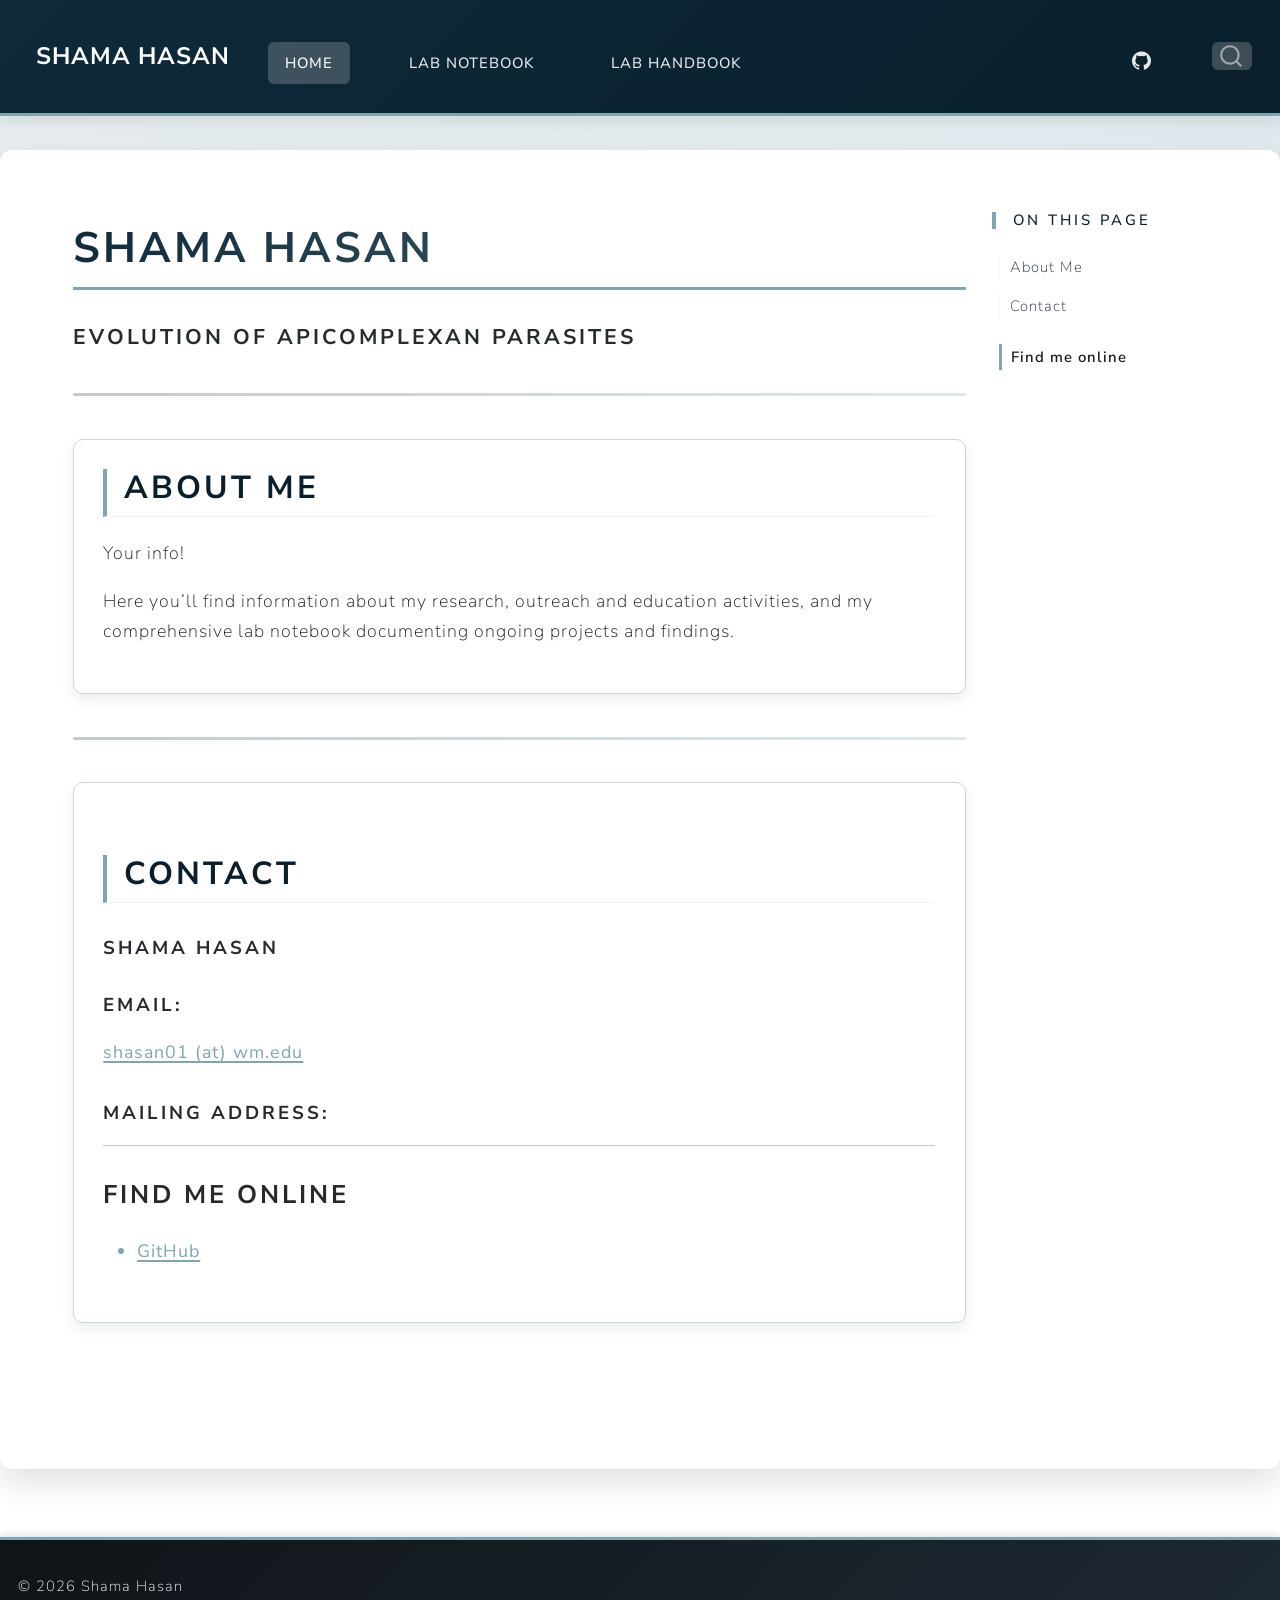
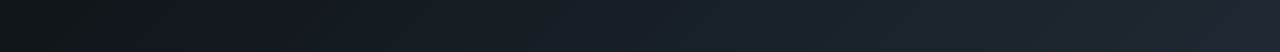
==== docs/index.html @ 565b600c "initial upload" ====
<!DOCTYPE html>
<html xmlns="http://www.w3.org/1999/xhtml" lang="en" xml:lang="en"><head>

<meta charset="utf-8">
<meta name="generator" content="quarto-1.8.27">

<meta name="viewport" content="width=device-width, initial-scale=1.0, user-scalable=yes">


<title>Shama Hasan</title>
<style>
code{white-space: pre-wrap;}
span.smallcaps{font-variant: small-caps;}
div.columns{display: flex; gap: min(4vw, 1.5em);}
div.column{flex: auto; overflow-x: auto;}
div.hanging-indent{margin-left: 1.5em; text-indent: -1.5em;}
ul.task-list{list-style: none;}
ul.task-list li input[type="checkbox"] {
  width: 0.8em;
  margin: 0 0.8em 0.2em -1em; /* quarto-specific, see https://github.com/quarto-dev/quarto-cli/issues/4556 */ 
  vertical-align: middle;
}
</style>


<script src="site_libs/quarto-nav/quarto-nav.js"></script>
<script src="site_libs/quarto-nav/headroom.min.js"></script>
<script src="site_libs/clipboard/clipboard.min.js"></script>
<script src="site_libs/quarto-search/autocomplete.umd.js"></script>
<script src="site_libs/quarto-search/fuse.min.js"></script>
<script src="site_libs/quarto-search/quarto-search.js"></script>
<meta name="quarto:offset" content="./">
<script src="site_libs/quarto-html/quarto.js" type="module"></script>
<script src="site_libs/quarto-html/tabsets/tabsets.js" type="module"></script>
<script src="site_libs/quarto-html/axe/axe-check.js" type="module"></script>
<script src="site_libs/quarto-html/popper.min.js"></script>
<script src="site_libs/quarto-html/tippy.umd.min.js"></script>
<script src="site_libs/quarto-html/anchor.min.js"></script>
<link href="site_libs/quarto-html/tippy.css" rel="stylesheet">
<link href="site_libs/quarto-html/quarto-syntax-highlighting-ed96de9b727972fe78a7b5d16c58bf87.css" rel="stylesheet" id="quarto-text-highlighting-styles">
<script src="site_libs/bootstrap/bootstrap.min.js"></script>
<link href="site_libs/bootstrap/bootstrap-icons.css" rel="stylesheet">
<link href="site_libs/bootstrap/bootstrap-26d00fcfd8247ad6f96df34d29162ba8.min.css" rel="stylesheet" append-hash="true" id="quarto-bootstrap" data-mode="light">
<script id="quarto-search-options" type="application/json">{
  "location": "navbar",
  "copy-button": false,
  "collapse-after": 3,
  "panel-placement": "end",
  "type": "overlay",
  "limit": 50,
  "keyboard-shortcut": [
    "f",
    "/",
    "s"
  ],
  "show-item-context": false,
  "language": {
    "search-no-results-text": "No results",
    "search-matching-documents-text": "matching documents",
    "search-copy-link-title": "Copy link to search",
    "search-hide-matches-text": "Hide additional matches",
    "search-more-match-text": "more match in this document",
    "search-more-matches-text": "more matches in this document",
    "search-clear-button-title": "Clear",
    "search-text-placeholder": "",
    "search-detached-cancel-button-title": "Cancel",
    "search-submit-button-title": "Submit",
    "search-label": "Search"
  }
}</script>


<link rel="stylesheet" href="styles.css">
</head>

<body class="nav-fixed quarto-light">

<div id="quarto-search-results"></div>
  <header id="quarto-header" class="headroom fixed-top">
    <nav class="navbar navbar-expand-lg " data-bs-theme="dark">
      <div class="navbar-container container-fluid">
      <div class="navbar-brand-container mx-auto">
    <a href="./index.html" class="navbar-brand navbar-brand-logo">
    <img src="./headshots/logo.png" alt="" class="navbar-logo light-content">
    <img src="./headshots/logo.png" alt="" class="navbar-logo dark-content">
    </a>
    <a class="navbar-brand" href="./index.html">
    <span class="navbar-title">Shama Hasan</span>
    </a>
  </div>
            <div id="quarto-search" class="" title="Search"></div>
          <button class="navbar-toggler" type="button" data-bs-toggle="collapse" data-bs-target="#navbarCollapse" aria-controls="navbarCollapse" role="menu" aria-expanded="false" aria-label="Toggle navigation" onclick="if (window.quartoToggleHeadroom) { window.quartoToggleHeadroom(); }">
  <span class="navbar-toggler-icon"></span>
</button>
          <div class="collapse navbar-collapse" id="navbarCollapse">
            <ul class="navbar-nav navbar-nav-scroll me-auto">
  <li class="nav-item">
    <a class="nav-link active" href="./index.html" aria-current="page"> 
<span class="menu-text">Home</span></a>
  </li>  
  <li class="nav-item">
    <a class="nav-link" href="./notebook.html"> 
<span class="menu-text">Lab Notebook</span></a>
  </li>  
  <li class="nav-item">
    <a class="nav-link" href="https://alcalalab.github.io/resources/"> 
<span class="menu-text">Lab Handbook</span></a>
  </li>  
</ul>
            <ul class="navbar-nav navbar-nav-scroll ms-auto">
  <li class="nav-item compact">
    <a class="nav-link" href="https://github.com/shamahasan"> <i class="bi bi-github" role="img">
</i> 
<span class="menu-text"></span></a>
  </li>  
</ul>
          </div> <!-- /navcollapse -->
            <div class="quarto-navbar-tools">
</div>
      </div> <!-- /container-fluid -->
    </nav>
</header>
<!-- content -->
<div id="quarto-content" class="quarto-container page-columns page-rows-contents page-layout-full page-navbar">
<!-- sidebar -->
<!-- margin-sidebar -->
    <div id="quarto-margin-sidebar" class="sidebar margin-sidebar">
        <nav id="TOC" role="doc-toc" class="toc-active">
    <h2 id="toc-title">On this page</h2>
   
  <ul>
  <li><a href="#about-me" id="toc-about-me" class="nav-link active" data-scroll-target="#about-me">About Me</a></li>
  <li><a href="#contact" id="toc-contact" class="nav-link" data-scroll-target="#contact">Contact</a>
  <ul class="collapse">
  <li><a href="#find-me-online" id="toc-find-me-online" class="nav-link" data-scroll-target="#find-me-online">Find me online</a></li>
  </ul></li>
  </ul>
</nav>
    </div>
<!-- main -->
<main class="content column-page-left" id="quarto-document-content">

<header id="title-block-header" class="quarto-title-block default">
<div class="quarto-title">
<h1 class="title">Shama Hasan</h1>
</div>



<div class="quarto-title-meta column-page-left">

    
  
    
  </div>
  


</header>


<div class="hero-grid">
<section id="evolution-of-apicomplexan-parasites" class="level4 hero-text">
<h4 class="anchored" data-anchor-id="evolution-of-apicomplexan-parasites">Evolution of Apicomplexan Parasites</h4>
</section>
<!-- 
::: {.hero-image}
![](headshots/){alt="" class="headshot"}
![](headshots/){alt="" class="fieldshot"}
:::
-->
</div>
<hr class="section-divider">
<section id="about-me" class="level2 content-card">
<h2 class="anchored" data-anchor-id="about-me">About Me</h2>
<p>Your info!</p>
<p>Here you’ll find information about my research, outreach and education activities, and my comprehensive lab notebook documenting ongoing projects and findings.</p>
</section>
<hr class="section-divider">
<section id="contact" class="level2 content-card">
<h2 class="anchored" data-anchor-id="contact">Contact</h2>
<section id="shama-hasan" class="level5">
<h5 class="anchored" data-anchor-id="shama-hasan">Shama Hasan</h5>
</section>
<section id="email" class="level5">
<h5 class="anchored" data-anchor-id="email">Email:</h5>
<p><a href="mailto:shasan01@wm.edu">shasan01 (at) wm.edu</a></p>
</section>
<section id="mailing-address" class="level5">
<h5 class="anchored" data-anchor-id="mailing-address">Mailing Address:</h5>
<hr>
</section>
<section id="find-me-online" class="level3">
<h3 class="anchored" data-anchor-id="find-me-online">Find me online</h3>
<ul>
<li><a href="https://github.com/shamahasan">GitHub</a><br>
</li>
</ul>
</section>
</section>



</main> <!-- /main -->
<script id="quarto-html-after-body" type="application/javascript">
  window.document.addEventListener("DOMContentLoaded", function (event) {
    const icon = "";
    const anchorJS = new window.AnchorJS();
    anchorJS.options = {
      placement: 'right',
      icon: icon
    };
    anchorJS.add('.anchored');
    const isCodeAnnotation = (el) => {
      for (const clz of el.classList) {
        if (clz.startsWith('code-annotation-')) {                     
          return true;
        }
      }
      return false;
    }
    const onCopySuccess = function(e) {
      // button target
      const button = e.trigger;
      // don't keep focus
      button.blur();
      // flash "checked"
      button.classList.add('code-copy-button-checked');
      var currentTitle = button.getAttribute("title");
      button.setAttribute("title", "Copied!");
      let tooltip;
      if (window.bootstrap) {
        button.setAttribute("data-bs-toggle", "tooltip");
        button.setAttribute("data-bs-placement", "left");
        button.setAttribute("data-bs-title", "Copied!");
        tooltip = new bootstrap.Tooltip(button, 
          { trigger: "manual", 
            customClass: "code-copy-button-tooltip",
            offset: [0, -8]});
        tooltip.show();    
      }
      setTimeout(function() {
        if (tooltip) {
          tooltip.hide();
          button.removeAttribute("data-bs-title");
          button.removeAttribute("data-bs-toggle");
          button.removeAttribute("data-bs-placement");
        }
        button.setAttribute("title", currentTitle);
        button.classList.remove('code-copy-button-checked');
      }, 1000);
      // clear code selection
      e.clearSelection();
    }
    const getTextToCopy = function(trigger) {
      const outerScaffold = trigger.parentElement.cloneNode(true);
      const codeEl = outerScaffold.querySelector('code');
      for (const childEl of codeEl.children) {
        if (isCodeAnnotation(childEl)) {
          childEl.remove();
        }
      }
      return codeEl.innerText;
    }
    const clipboard = new window.ClipboardJS('.code-copy-button:not([data-in-quarto-modal])', {
      text: getTextToCopy
    });
    clipboard.on('success', onCopySuccess);
    if (window.document.getElementById('quarto-embedded-source-code-modal')) {
      const clipboardModal = new window.ClipboardJS('.code-copy-button[data-in-quarto-modal]', {
        text: getTextToCopy,
        container: window.document.getElementById('quarto-embedded-source-code-modal')
      });
      clipboardModal.on('success', onCopySuccess);
    }
      var localhostRegex = new RegExp(/^(?:http|https):\/\/localhost\:?[0-9]*\//);
      var mailtoRegex = new RegExp(/^mailto:/);
        var filterRegex = new RegExp('/' + window.location.host + '/');
      var isInternal = (href) => {
          return filterRegex.test(href) || localhostRegex.test(href) || mailtoRegex.test(href);
      }
      // Inspect non-navigation links and adorn them if external
     var links = window.document.querySelectorAll('a[href]:not(.nav-link):not(.navbar-brand):not(.toc-action):not(.sidebar-link):not(.sidebar-item-toggle):not(.pagination-link):not(.no-external):not([aria-hidden]):not(.dropdown-item):not(.quarto-navigation-tool):not(.about-link)');
      for (var i=0; i<links.length; i++) {
        const link = links[i];
        if (!isInternal(link.href)) {
          // undo the damage that might have been done by quarto-nav.js in the case of
          // links that we want to consider external
          if (link.dataset.originalHref !== undefined) {
            link.href = link.dataset.originalHref;
          }
            // target, if specified
            link.setAttribute("target", "_blank");
            if (link.getAttribute("rel") === null) {
              link.setAttribute("rel", "noopener");
            }
        }
      }
    function tippyHover(el, contentFn, onTriggerFn, onUntriggerFn) {
      const config = {
        allowHTML: true,
        maxWidth: 500,
        delay: 100,
        arrow: false,
        appendTo: function(el) {
            return el.parentElement;
        },
        interactive: true,
        interactiveBorder: 10,
        theme: 'quarto',
        placement: 'bottom-start',
      };
      if (contentFn) {
        config.content = contentFn;
      }
      if (onTriggerFn) {
        config.onTrigger = onTriggerFn;
      }
      if (onUntriggerFn) {
        config.onUntrigger = onUntriggerFn;
      }
      window.tippy(el, config); 
    }
    const noterefs = window.document.querySelectorAll('a[role="doc-noteref"]');
    for (var i=0; i<noterefs.length; i++) {
      const ref = noterefs[i];
      tippyHover(ref, function() {
        // use id or data attribute instead here
        let href = ref.getAttribute('data-footnote-href') || ref.getAttribute('href');
        try { href = new URL(href).hash; } catch {}
        const id = href.replace(/^#\/?/, "");
        const note = window.document.getElementById(id);
        if (note) {
          return note.innerHTML;
        } else {
          return "";
        }
      });
    }
    const xrefs = window.document.querySelectorAll('a.quarto-xref');
    const processXRef = (id, note) => {
      // Strip column container classes
      const stripColumnClz = (el) => {
        el.classList.remove("page-full", "page-columns");
        if (el.children) {
          for (const child of el.children) {
            stripColumnClz(child);
          }
        }
      }
      stripColumnClz(note)
      if (id === null || id.startsWith('sec-')) {
        // Special case sections, only their first couple elements
        const container = document.createElement("div");
        if (note.children && note.children.length > 2) {
          container.appendChild(note.children[0].cloneNode(true));
          for (let i = 1; i < note.children.length; i++) {
            const child = note.children[i];
            if (child.tagName === "P" && child.innerText === "") {
              continue;
            } else {
              container.appendChild(child.cloneNode(true));
              break;
            }
          }
          if (window.Quarto?.typesetMath) {
            window.Quarto.typesetMath(container);
          }
          return container.innerHTML
        } else {
          if (window.Quarto?.typesetMath) {
            window.Quarto.typesetMath(note);
          }
          return note.innerHTML;
        }
      } else {
        // Remove any anchor links if they are present
        const anchorLink = note.querySelector('a.anchorjs-link');
        if (anchorLink) {
          anchorLink.remove();
        }
        if (window.Quarto?.typesetMath) {
          window.Quarto.typesetMath(note);
        }
        if (note.classList.contains("callout")) {
          return note.outerHTML;
        } else {
          return note.innerHTML;
        }
      }
    }
    for (var i=0; i<xrefs.length; i++) {
      const xref = xrefs[i];
      tippyHover(xref, undefined, function(instance) {
        instance.disable();
        let url = xref.getAttribute('href');
        let hash = undefined; 
        if (url.startsWith('#')) {
          hash = url;
        } else {
          try { hash = new URL(url).hash; } catch {}
        }
        if (hash) {
          const id = hash.replace(/^#\/?/, "");
          const note = window.document.getElementById(id);
          if (note !== null) {
            try {
              const html = processXRef(id, note.cloneNode(true));
              instance.setContent(html);
            } finally {
              instance.enable();
              instance.show();
            }
          } else {
            // See if we can fetch this
            fetch(url.split('#')[0])
            .then(res => res.text())
            .then(html => {
              const parser = new DOMParser();
              const htmlDoc = parser.parseFromString(html, "text/html");
              const note = htmlDoc.getElementById(id);
              if (note !== null) {
                const html = processXRef(id, note);
                instance.setContent(html);
              } 
            }).finally(() => {
              instance.enable();
              instance.show();
            });
          }
        } else {
          // See if we can fetch a full url (with no hash to target)
          // This is a special case and we should probably do some content thinning / targeting
          fetch(url)
          .then(res => res.text())
          .then(html => {
            const parser = new DOMParser();
            const htmlDoc = parser.parseFromString(html, "text/html");
            const note = htmlDoc.querySelector('main.content');
            if (note !== null) {
              // This should only happen for chapter cross references
              // (since there is no id in the URL)
              // remove the first header
              if (note.children.length > 0 && note.children[0].tagName === "HEADER") {
                note.children[0].remove();
              }
              const html = processXRef(null, note);
              instance.setContent(html);
            } 
          }).finally(() => {
            instance.enable();
            instance.show();
          });
        }
      }, function(instance) {
      });
    }
        let selectedAnnoteEl;
        const selectorForAnnotation = ( cell, annotation) => {
          let cellAttr = 'data-code-cell="' + cell + '"';
          let lineAttr = 'data-code-annotation="' +  annotation + '"';
          const selector = 'span[' + cellAttr + '][' + lineAttr + ']';
          return selector;
        }
        const selectCodeLines = (annoteEl) => {
          const doc = window.document;
          const targetCell = annoteEl.getAttribute("data-target-cell");
          const targetAnnotation = annoteEl.getAttribute("data-target-annotation");
          const annoteSpan = window.document.querySelector(selectorForAnnotation(targetCell, targetAnnotation));
          const lines = annoteSpan.getAttribute("data-code-lines").split(",");
          const lineIds = lines.map((line) => {
            return targetCell + "-" + line;
          })
          let top = null;
          let height = null;
          let parent = null;
          if (lineIds.length > 0) {
              //compute the position of the single el (top and bottom and make a div)
              const el = window.document.getElementById(lineIds[0]);
              top = el.offsetTop;
              height = el.offsetHeight;
              parent = el.parentElement.parentElement;
            if (lineIds.length > 1) {
              const lastEl = window.document.getElementById(lineIds[lineIds.length - 1]);
              const bottom = lastEl.offsetTop + lastEl.offsetHeight;
              height = bottom - top;
            }
            if (top !== null && height !== null && parent !== null) {
              // cook up a div (if necessary) and position it 
              let div = window.document.getElementById("code-annotation-line-highlight");
              if (div === null) {
                div = window.document.createElement("div");
                div.setAttribute("id", "code-annotation-line-highlight");
                div.style.position = 'absolute';
                parent.appendChild(div);
              }
              div.style.top = top - 2 + "px";
              div.style.height = height + 4 + "px";
              div.style.left = 0;
              let gutterDiv = window.document.getElementById("code-annotation-line-highlight-gutter");
              if (gutterDiv === null) {
                gutterDiv = window.document.createElement("div");
                gutterDiv.setAttribute("id", "code-annotation-line-highlight-gutter");
                gutterDiv.style.position = 'absolute';
                const codeCell = window.document.getElementById(targetCell);
                const gutter = codeCell.querySelector('.code-annotation-gutter');
                gutter.appendChild(gutterDiv);
              }
              gutterDiv.style.top = top - 2 + "px";
              gutterDiv.style.height = height + 4 + "px";
            }
            selectedAnnoteEl = annoteEl;
          }
        };
        const unselectCodeLines = () => {
          const elementsIds = ["code-annotation-line-highlight", "code-annotation-line-highlight-gutter"];
          elementsIds.forEach((elId) => {
            const div = window.document.getElementById(elId);
            if (div) {
              div.remove();
            }
          });
          selectedAnnoteEl = undefined;
        };
          // Handle positioning of the toggle
      window.addEventListener(
        "resize",
        throttle(() => {
          elRect = undefined;
          if (selectedAnnoteEl) {
            selectCodeLines(selectedAnnoteEl);
          }
        }, 10)
      );
      function throttle(fn, ms) {
      let throttle = false;
      let timer;
        return (...args) => {
          if(!throttle) { // first call gets through
              fn.apply(this, args);
              throttle = true;
          } else { // all the others get throttled
              if(timer) clearTimeout(timer); // cancel #2
              timer = setTimeout(() => {
                fn.apply(this, args);
                timer = throttle = false;
              }, ms);
          }
        };
      }
        // Attach click handler to the DT
        const annoteDls = window.document.querySelectorAll('dt[data-target-cell]');
        for (const annoteDlNode of annoteDls) {
          annoteDlNode.addEventListener('click', (event) => {
            const clickedEl = event.target;
            if (clickedEl !== selectedAnnoteEl) {
              unselectCodeLines();
              const activeEl = window.document.querySelector('dt[data-target-cell].code-annotation-active');
              if (activeEl) {
                activeEl.classList.remove('code-annotation-active');
              }
              selectCodeLines(clickedEl);
              clickedEl.classList.add('code-annotation-active');
            } else {
              // Unselect the line
              unselectCodeLines();
              clickedEl.classList.remove('code-annotation-active');
            }
          });
        }
    const findCites = (el) => {
      const parentEl = el.parentElement;
      if (parentEl) {
        const cites = parentEl.dataset.cites;
        if (cites) {
          return {
            el,
            cites: cites.split(' ')
          };
        } else {
          return findCites(el.parentElement)
        }
      } else {
        return undefined;
      }
    };
    var bibliorefs = window.document.querySelectorAll('a[role="doc-biblioref"]');
    for (var i=0; i<bibliorefs.length; i++) {
      const ref = bibliorefs[i];
      const citeInfo = findCites(ref);
      if (citeInfo) {
        tippyHover(citeInfo.el, function() {
          var popup = window.document.createElement('div');
          citeInfo.cites.forEach(function(cite) {
            var citeDiv = window.document.createElement('div');
            citeDiv.classList.add('hanging-indent');
            citeDiv.classList.add('csl-entry');
            var biblioDiv = window.document.getElementById('ref-' + cite);
            if (biblioDiv) {
              citeDiv.innerHTML = biblioDiv.innerHTML;
            }
            popup.appendChild(citeDiv);
          });
          return popup.innerHTML;
        });
      }
    }
  });
  </script>
</div> <!-- /content -->
<footer class="footer">
  <div class="nav-footer">
    <div class="nav-footer-left">
<p>© 2026 Shama Hasan</p>
</div>   
    <div class="nav-footer-center">
      &nbsp;
    </div>
    <div class="nav-footer-right">
      &nbsp;
    </div>
  </div>
</footer>




</body></html>
---- docs/site_libs/quarto-html/tippy.css ----
.tippy-box[data-animation=fade][data-state=hidden]{opacity:0}[data-tippy-root]{max-width:calc(100vw - 10px)}.tippy-box{position:relative;background-color:#333;color:#fff;border-radius:4px;font-size:14px;line-height:1.4;white-space:normal;outline:0;transition-property:transform,visibility,opacity}.tippy-box[data-placement^=top]>.tippy-arrow{bottom:0}.tippy-box[data-placement^=top]>.tippy-arrow:before{bottom:-7px;left:0;border-width:8px 8px 0;border-top-color:initial;transform-origin:center top}.tippy-box[data-placement^=bottom]>.tippy-arrow{top:0}.tippy-box[data-placement^=bottom]>.tippy-arrow:before{top:-7px;left:0;border-width:0 8px 8px;border-bottom-color:initial;transform-origin:center bottom}.tippy-box[data-placement^=left]>.tippy-arrow{right:0}.tippy-box[data-placement^=left]>.tippy-arrow:before{border-width:8px 0 8px 8px;border-left-color:initial;right:-7px;transform-origin:center left}.tippy-box[data-placement^=right]>.tippy-arrow{left:0}.tippy-box[data-placement^=right]>.tippy-arrow:before{left:-7px;border-width:8px 8px 8px 0;border-right-color:initial;transform-origin:center right}.tippy-box[data-inertia][data-state=visible]{transition-timing-function:cubic-bezier(.54,1.5,.38,1.11)}.tippy-arrow{width:16px;height:16px;color:#333}.tippy-arrow:before{content:"";position:absolute;border-color:transparent;border-style:solid}.tippy-content{position:relative;padding:5px 9px;z-index:1}
---- docs/site_libs/quarto-html/quarto-syntax-highlighting-ed96de9b727972fe78a7b5d16c58bf87.css ----
/* quarto syntax highlight colors */
:root {
  --quarto-hl-ot-color: #003B4F;
  --quarto-hl-at-color: #657422;
  --quarto-hl-ss-color: #20794D;
  --quarto-hl-an-color: #5E5E5E;
  --quarto-hl-fu-color: #4758AB;
  --quarto-hl-st-color: #20794D;
  --quarto-hl-cf-color: #003B4F;
  --quarto-hl-op-color: #5E5E5E;
  --quarto-hl-er-color: #AD0000;
  --quarto-hl-bn-color: #AD0000;
  --quarto-hl-al-color: #AD0000;
  --quarto-hl-va-color: #111111;
  --quarto-hl-bu-color: inherit;
  --quarto-hl-ex-color: inherit;
  --quarto-hl-pp-color: #AD0000;
  --quarto-hl-in-color: #5E5E5E;
  --quarto-hl-vs-color: #20794D;
  --quarto-hl-wa-color: #5E5E5E;
  --quarto-hl-do-color: #5E5E5E;
  --quarto-hl-im-color: #00769E;
  --quarto-hl-ch-color: #20794D;
  --quarto-hl-dt-color: #AD0000;
  --quarto-hl-fl-color: #AD0000;
  --quarto-hl-co-color: #5E5E5E;
  --quarto-hl-cv-color: #5E5E5E;
  --quarto-hl-cn-color: #8f5902;
  --quarto-hl-sc-color: #5E5E5E;
  --quarto-hl-dv-color: #AD0000;
  --quarto-hl-kw-color: #003B4F;
}

/* other quarto variables */
:root {
  --quarto-font-monospace: SFMono-Regular, Menlo, Monaco, Consolas, "Liberation Mono", "Courier New", monospace;
}

/* syntax highlight based on Pandoc's rules */
pre > code.sourceCode > span {
  color: #003B4F;
}

code.sourceCode > span {
  color: #003B4F;
}

div.sourceCode,
div.sourceCode pre.sourceCode {
  color: #003B4F;
}

/* Normal */
code span {
  color: #003B4F;
}

/* Alert */
code span.al {
  color: #AD0000;
  font-style: inherit;
}

/* Annotation */
code span.an {
  color: #5E5E5E;
  font-style: inherit;
}

/* Attribute */
code span.at {
  color: #657422;
  font-style: inherit;
}

/* BaseN */
code span.bn {
  color: #AD0000;
  font-style: inherit;
}

/* BuiltIn */
code span.bu {
  font-style: inherit;
}

/* ControlFlow */
code span.cf {
  color: #003B4F;
  font-weight: bold;
  font-style: inherit;
}

/* Char */
code span.ch {
  color: #20794D;
  font-style: inherit;
}

/* Constant */
code span.cn {
  color: #8f5902;
  font-style: inherit;
}

/* Comment */
code span.co {
  color: #5E5E5E;
  font-style: inherit;
}

/* CommentVar */
code span.cv {
  color: #5E5E5E;
  font-style: italic;
}

/* Documentation */
code span.do {
  color: #5E5E5E;
  font-style: italic;
}

/* DataType */
code span.dt {
  color: #AD0000;
  font-style: inherit;
}

/* DecVal */
code span.dv {
  color: #AD0000;
  font-style: inherit;
}

/* Error */
code span.er {
  color: #AD0000;
  font-style: inherit;
}

/* Extension */
code span.ex {
  font-style: inherit;
}

/* Float */
code span.fl {
  color: #AD0000;
  font-style: inherit;
}

/* Function */
code span.fu {
  color: #4758AB;
  font-style: inherit;
}

/* Import */
code span.im {
  color: #00769E;
  font-style: inherit;
}

/* Information */
code span.in {
  color: #5E5E5E;
  font-style: inherit;
}

/* Keyword */
code span.kw {
  color: #003B4F;
  font-weight: bold;
  font-style: inherit;
}

/* Operator */
code span.op {
  color: #5E5E5E;
  font-style: inherit;
}

/* Other */
code span.ot {
  color: #003B4F;
  font-style: inherit;
}

/* Preprocessor */
code span.pp {
  color: #AD0000;
  font-style: inherit;
}

/* SpecialChar */
code span.sc {
  color: #5E5E5E;
  font-style: inherit;
}

/* SpecialString */
code span.ss {
  color: #20794D;
  font-style: inherit;
}

/* String */
code span.st {
  color: #20794D;
  font-style: inherit;
}

/* Variable */
code span.va {
  color: #111111;
  font-style: inherit;
}

/* VerbatimString */
code span.vs {
  color: #20794D;
  font-style: inherit;
}

/* Warning */
code span.wa {
  color: #5E5E5E;
  font-style: italic;
}

.prevent-inlining {
  content: "</";
}

/*# sourceMappingURL=0920dd6d7437995b8cdf7429764427b1.css.map */
---- docs/styles.css ----
/* Custom styles for the website - Professional Design */

/* ============================================
   Color Palette — Deep Ocean
   ============================================ */
:root {
  /* Primary brand colors */
  --primary-color: #0E2A3A;      /* deep ocean blue */
  --primary-dark:  #0A1F2B;      /* darker navy */
  --primary-light: #2F4A5A;      /* slate blue */

  --secondary-color: #4F6D7A;   /* steel blue */
  --accent-color:    #7FA6B0;   /* soft sea-glass blue */

  /* Backgrounds */
  --bg-light:          #FAFBFC; /* paper white */
  --bg-gradient-start:#E6ECEF; /* pale blue-gray */
  --bg-gradient-end:  #DCE8EC; /* subtle ocean mist */

  /* Text */
  --text-dark:   #0F1418;  /* near-black */
  --text-medium: #1F2933;  /* charcoal */
  --text-light:  #4F6D7A;  /* muted steel */

  /* Borders & UI */
  --border-color: #C9D6DC; /* soft blue-gray */

  /* Shadows */
  --shadow-sm: 0 2px 4px rgba(15, 20, 24, 0.04);
  --shadow-md: 0 6px 14px rgba(15, 20, 24, 0.08);
  --shadow-lg: 0 14px 30px rgba(15, 20, 24, 0.12);
}


/* ============================================
   Global Styles
   ============================================ */
body {
  font-size: 1.05rem;
  line-height: 1.7;
  color: var(--text-dark);
  background: linear-gradient(135deg, var(--bg-gradient-start) 0%, var(--bg-gradient-end) 100%);
  background-attachment: fixed;
} 

/* ============================================
   Navigation Bar
   ============================================ */
.navbar {
  background: linear-gradient(135deg, var(--primary-color) 0%, var(--primary-dark) 100%) !important;
  box-shadow: var(--shadow-md);
  padding: 1rem 0;
  border-bottom: 3px solid var(--accent-color);
}

.navbar-brand {
  font-weight: 700;
  font-size: 1.4rem;
  color: white !important;
  transition: transform 0.3s ease;
}

.navbar-brand:hover {
  transform: scale(1.05);
}

.navbar-nav .nav-link {
  color: rgba(255, 255, 255, 0.9) !important;
  font-weight: 500;
  padding: 0.5rem 1rem !important;
  margin: 0 0.25rem;
  border-radius: 6px;
  transition: all 0.3s ease;
}

.navbar-nav .nav-link:hover {
  background-color: rgba(255, 255, 255, 0.15);
  color: white !important;
  transform: translateY(-2px);
}

.navbar-nav .nav-link.active {
  background-color: rgba(255, 255, 255, 0.2);
  color: white !important;
}

/* ============================================
   Main Content Area
   ============================================ */
#quarto-content {
  background-color: white;
  border-radius: 12px;
  box-shadow: var(--shadow-lg);
  padding: 2.5rem;
  margin-top: 2rem;
  margin-bottom: 2rem;
}

/* ============================================
   Headers
   ============================================ */
h1, h2, h3, h4, h5, h6 {
  margin-top: 2rem;
  margin-bottom: 1.25rem;
  font-weight: 700;
  color: var(--text-dark);
}

h1 {
  font-size: 2.5rem;
  background: linear-gradient(135deg, var(--primary-color) 0%, var(--secondary-color) 100%);
  -webkit-background-clip: text;
  -webkit-text-fill-color: transparent;
  background-clip: text;
  border-bottom: 3px solid var(--accent-color);
  padding-bottom: 0.75rem;
  margin-bottom: 1.5rem;
}

h2 {
  font-size: 1.875rem;
  color: var(--primary-dark);
  border-left: 4px solid var(--accent-color);
  padding-left: 1rem;
  margin-top: 2.5rem;
}

h3 {
  font-size: 1.5rem;
  color: var(--text-dark);
}

/* ============================================
   Hero Section (for homepage)
   ============================================ */
.hero-section {
  background: linear-gradient(135deg, var(--primary-color) 0%, var(--secondary-color) 100%);
  color: white;
  padding: 3rem 2rem;
  border-radius: 12px;
  margin-bottom: 2.5rem;
  box-shadow: var(--shadow-lg);
  text-align: center;
}

.hero-section h1 {
  color: white;
  border-bottom: none;
  background: none;
  -webkit-text-fill-color: white;
  margin-bottom: 1rem;
  font-size: 3rem;
}
 
.hero-section p {
  font-size: 1.25rem;
  opacity: 0.95;
  max-width: 800px;
  margin: 0 auto;
}

/* ============================================
   Fix hero image layout
   ============================================ */

.hero-image {
  display: flex !important;
  flex-wrap: nowrap;
  align-items: center;
  gap: 1.5rem;
}

/* Remove vertical margins that force stacking */
.hero-image img {
  margin: 0 !important;
}

/* Make sure Quarto wrappers don’t break flex */
.hero-image > p,
.hero-image > figure {
  margin: 0 !important;
  padding: 0 !important;
  display: flex !important;
  align-items: center;
}

/* Force children to be flex items */
.hero-image > p,
.hero-image > figure {
  flex: 0 0 auto;
}

/* Headshot */
.hero-image .headshot {
  width: 160px;
  max-width: 160px;
  border-radius: 999px;
}

/* Field image larger */
.hero-image .fieldshot {
  max-width: 420px;
  width: 100%;
}

/* ============================================
   Make hero images equal height + spaced
   ============================================ */

.hero-image {
  gap: 2.5rem;   /* more space between images */
}

/* Force both images to the same height */
.hero-image img {
  height: 280px;        /* adjust to taste */
  width: auto;
  object-fit: cover;
}

/* Keep headshot round but now same height */
.hero-image .headshot {
  width: 280px;        /* match height so circle stays round */
  height: 280px;
  max-width: none;
  border-radius: 50%;
}

/* Field photo fills its rectangle */
.hero-image .fieldshot {
  width: 420px;        /* wide landscape feel */
  max-width: none;
  border-radius: 16px;
}

/* ============================================
   Hero images: same height, no headshot cropping
   ============================================ */

.hero-image {
  gap: 3rem;            /* more space between images */
  align-items: center;
}

/* Set a shared height */
.hero-image .headshot,
.hero-image .fieldshot {
  height: 280px;        /* adjust this number */
  margin: 0 !important; /* keep your no-stack fix */
  display: block;
}

/* Headshot: NEVER crop */
.hero-image .headshot {
  width: 280px;         /* keep it square so circle stays true */
  max-width: none;
  object-fit: contain;  /* show whole headshot */
  background: white;    /* prevents transparent corners looking odd */
  padding: 6px;         /* small breathing room */
  border-radius: 50%;
}

/* Fieldshot: crop is OK for landscape framing */
.hero-image .fieldshot {
  width: 460px;         /* give it a nice wide presence */
  max-width: none;
  object-fit: cover;    /* fill the rectangle */
  border-radius: 16px;
}

/* Research page hero images: don't overlap TOC */
.research-hero {
  max-width: 100%;
  flex-wrap: wrap;     /* allow wrap instead of overflow */
  gap: 1.5rem;
}

.research-hero .fieldshot {
  height: 290px;       /* smaller so it fits next to TOC */
  width: auto;
  max-width: 400px;    /* prevents pushing into sidebar */
  object-fit: cover;
}

/* ============================================
   Cards and Sections
   ============================================ */
.card, .content-card {
  background-color: white;
  border-radius: 10px;
  padding: 1.75rem;
  margin-bottom: 1.5rem;
  box-shadow: var(--shadow-md);
  border: 1px solid var(--border-color);
  transition: all 0.3s ease;
}

.card:hover, .content-card:hover {
  box-shadow: var(--shadow-lg);
  transform: translateY(-3px);
}

.section-divider {
  height: 3px;
  background: linear-gradient(90deg, var(--primary-color) 0%, var(--accent-color) 100%);
  border: none;
  margin: 2.5rem 0;
  border-radius: 2px;
}

/* ============================================
   Links and Buttons
   ============================================ */

/* Body links */
a {
  color: var(--accent-color);
  text-decoration: underline;
  text-decoration-thickness: 2px;
  text-underline-offset: 3px;
  transition: color 0.2s ease, text-decoration-thickness 0.2s ease;
}

a:hover {
  color: var(--primary-light);
  text-decoration-thickness: 3px;
}

/* Navigation links stay clean */
.navbar a,
.navbar a:hover {
  text-decoration: none;
}


/* ============================================
   Lists
   ============================================ */
ul, ol {
  margin: 1.5rem 0;
  padding-left: 2rem;
}

li {
  margin-bottom: 0.75rem;
  line-height: 1.7;
}

ul li::marker {
  color: var(--accent-color);
  font-weight: bold;
}

/* Quick links special styling */
.quick-links li {
  background-color: var(--bg-light);
  padding: 0.75rem 1rem;
  margin-bottom: 0.75rem;
  border-radius: 8px;
  border-left: 4px solid var(--accent-color);
  transition: all 0.2s ease;
  list-style: none;
}

.quick-links li:hover {
  background-color: var(--bg-gradient-start);
  transform: translateX(5px);
  box-shadow: var(--shadow-sm);
}

.quick-links li::before {
  content: "→";
  color: var(--accent-color);
  font-weight: bold;
  margin-right: 0.75rem;
}

/* ============================================
   Code Blocks
   ============================================ */
pre {
  background-color: #1e293b;
  color: #e2e8f0;
  border-radius: 8px;
  padding: 1.5rem;
  border-left: 4px solid var(--accent-color);
  box-shadow: var(--shadow-sm);
  overflow-x: auto;
}

code {
  background-color: var(--bg-light);
  color: var(--primary-dark);
  padding: 0.2rem 0.5rem;
  border-radius: 4px;
  font-size: 0.9em;
}

pre code {
  background-color: transparent;
  color: inherit;
  padding: 0;
}

/* ============================================
   Blockquotes
   ============================================ */
blockquote {
  background-color: var(--bg-light);
  border-left: 5px solid var(--accent-color);
  padding: 1.25rem 1.5rem;
  margin: 1.5rem 0;
  border-radius: 0 8px 8px 0;
  color: var(--text-medium);
  font-style: italic;
  box-shadow: var(--shadow-sm);
}

/* ============================================
   Tables
   ============================================ */
table {
  margin: 2rem 0;
  border-collapse: collapse;
  width: 100%;
  box-shadow: var(--shadow-sm);
  border-radius: 8px;
  overflow: hidden;
}

thead {
  background: linear-gradient(135deg, var(--primary-color) 0%, var(--primary-dark) 100%);
  color: white;
}

thead th {
  padding: 1rem;
  font-weight: 600;
  text-align: left;
}

tbody tr {
  border-bottom: 1px solid var(--border-color);
  transition: background-color 0.2s ease;
}

tbody tr:hover {
  background-color: var(--bg-light);
}

tbody td {
  padding: 0.875rem 1rem;
}

tbody tr:last-child {
  border-bottom: none;
}

/* ============================================
   Images
   ============================================ */
img {
  max-width: 100%;
  height: auto;
  border-radius: 10px;
  margin: 1.5rem 0;
  box-shadow: var(--shadow-md);
  transition: transform 0.3s ease;
}

img:hover {
  transform: scale(1.02);
  box-shadow: var(--shadow-lg);
}

/* ============================================
   Lab Notebook Listing
   ============================================ */
.quarto-listing {
  margin-top: 2rem;
}

.quarto-listing-category {
  background-color: var(--accent-color);
  color: white;
  padding: 0.375rem 0.75rem;
  border-radius: 20px;
  font-size: 0.875rem;
  margin-right: 0.5rem;
  margin-bottom: 0.5rem;
  display: inline-block;
  transition: all 0.2s ease;
}

.quarto-listing-category:hover {
  background-color: var(--secondary-color);
  transform: scale(1.05);
}

.listing-item {
  background-color: white;
  padding: 1.5rem;
  margin-bottom: 1.25rem;
  border-radius: 10px;
  border-left: 4px solid var(--accent-color);
  box-shadow: var(--shadow-sm);
  transition: all 0.3s ease;
}

.listing-item:hover {
  box-shadow: var(--shadow-md);
  transform: translateX(5px);
}

/* ============================================
   Footer
   ============================================ */
.nav-footer {
  background: linear-gradient(135deg, var(--text-dark) 0%, var(--text-medium) 100%);
  color: white;
  margin-top: 4rem;
  padding: 2rem 0;
  border-top: 3px solid var(--accent-color);
  box-shadow: 0 -4px 6px -1px rgba(0, 0, 0, 0.1);
}

.nav-footer a {
  color: rgba(255, 255, 255, 0.9);
  transition: color 0.2s ease;
}

.nav-footer a:hover {
  color: white;
  text-decoration: none;
}

/* ============================================
   Task Lists
   ============================================ */
.task-list-item {
  list-style-type: none;
  background-color: var(--bg-light);
  padding: 0.5rem;
  margin-bottom: 0.5rem;
  border-radius: 6px;
  transition: background-color 0.2s ease;
}

.task-list-item:hover {
  background-color: var(--bg-gradient-start);
}

.task-list-item input[type="checkbox"] {
  margin-right: 0.75rem;
  width: 1.25rem;
  height: 1.25rem;
  cursor: pointer;
}

/* ============================================
   Table of Contents
   ============================================ */
#quarto-margin-sidebar .toc-actions,
#quarto-margin-sidebar nav[role="navigation"] {
  background-color: white;
  padding: 1.25rem;
  border-radius: 10px;
  box-shadow: var(--shadow-md);
  border: 1px solid var(--border-color);
}

#TOC a {
  color: var(--text-medium);
  transition: all 0.2s ease;
}

#TOC a:hover {
  color: var(--primary-color);
  padding-left: 0.5rem;
}

#TOC .active {
  color: var(--primary-color);
  font-weight: 600;
  border-left: 3px solid var(--accent-color);
  padding-left: 0.5rem;
}

/* ============================================
   Search
   ============================================ */
#quarto-search {
  background-color: rgba(255, 255, 255, 0.2);
  border-radius: 6px;
  transition: all 0.3s ease;
}

#quarto-search:hover {
  background-color: rgba(255, 255, 255, 0.3);
}

/* ============================================
   Responsive Design
   ============================================ */
@media (max-width: 768px) {
  #quarto-content {
    padding: 1.5rem;
  }
  
  h1 {
    font-size: 2rem;
  }
  
  .hero-section h1 {
    font-size: 2.25rem;
  }
  
  .hero-section {
    padding: 2rem 1.5rem;
  }
}

/* ============================================
   Animations
   ============================================ */
@keyframes fadeIn {
  from {
    opacity: 0;
    transform: translateY(20px);
  }
  to {
    opacity: 1;
    transform: translateY(0);
  }
}

#quarto-content > * {
  animation: fadeIn 0.6s ease-out;
}

/* ============================================
   Utility Classes
   ============================================ */
.text-center {
  text-align: center;
}

.mt-4 {
  margin-top: 2rem;
}

.mb-4 {
  margin-bottom: 2rem;
}

.highlight-box {
  background: linear-gradient(135deg, var(--bg-gradient-start) 0%, var(--bg-light) 100%);
  border-left: 4px solid var(--accent-color);
  padding: 1.5rem;
  border-radius: 8px;
  margin: 1.5rem 0;
  box-shadow: var(--shadow-sm);
}

/* ============================================
   Restore bold text styling
   ============================================ */

strong, b {
  font-weight: 700;
  color: var(--text-dark);
}

/* Optional: subtle emphasis boost */
strong {
  letter-spacing: 0.02em;
}

/* ============================================
   Research theme badge grid (4 across)
   ============================================ */

.theme-grid {
  display: grid;
  grid-template-columns: repeat(2, 1fr);  /* 2 columns */
  grid-template-rows: repeat(2, auto);   /* 2 rows */
  gap: 2rem;
  margin: 2rem 0 3rem 0;
}

.theme-card {
  background: white;
  border: 1px solid var(--border-color);
  border-radius: 12px;
  padding: 1rem;
  box-shadow: var(--shadow-md);
  transition: transform 0.2s ease, box-shadow 0.2s ease;
}

.theme-card:hover {
  transform: translateY(-3px);
  box-shadow: var(--shadow-lg);
}

/* Image badge */
.theme-card img {
  width: 100%;
  height: 170px;
  object-fit: cover;
  border-radius: 10px;
  margin: 0 0 0.75rem 0 !important;
}

/* Title styling */
.theme-card h3 {
  margin: 0.25rem 0 0.5rem 0;
  font-size: 1.1rem;
}

/* Make link titles look like titles (not regular text) */
.theme-card a {
  text-decoration: none;
}
.theme-card a:hover {
  text-decoration: underline;
}

/* Responsive: 2 across then 1 across */
@media (max-width: 1100px) {
  .theme-grid { grid-template-columns: repeat(2, 1fr); }
}
@media (max-width: 650px) {
  .theme-grid { grid-template-columns: 1fr; }
}

/* ============================================
   Mobile fixes (do not affect desktop)
   ============================================ */
@media (max-width: 768px) {

  /* Prevent horizontal scrolling */
  html, body {
    overflow-x: hidden;
  }

  /* iOS Safari performance + layout issues */
  body {
    background-attachment: scroll;
  }

  /* Main content: tighter padding on phones */
  #quarto-content {
    padding: 1.1rem;
    margin-top: 1rem;
    margin-bottom: 1rem;
    border-radius: 10px;
  }

  /* Headings scale down */
  h1 {
    font-size: 1.9rem;
  }
  h2 {
    font-size: 1.5rem;
    margin-top: 1.75rem;
  }
  h3 {
    font-size: 1.25rem;
  }

  /* Cards: reduce padding */
  .card, .content-card {
    padding: 1.1rem;
  }

  /* HERO: reduce padding */
  .hero-section {
    padding: 1.6rem 1.1rem;
  }
  .hero-section h1 {
    font-size: 2.1rem;
  }

  /* Images: reduce margins so they don't push content oddly */
  img {
    margin: 1rem 0;
  }

  /* Tables: force horizontal scroll instead of page overflow */
  .table-responsive,
  table {
    display: block;
    width: 100%;
    overflow-x: auto;
    -webkit-overflow-scrolling: touch;
  }

  /* Code blocks: slightly tighter on mobile */
  pre {
    padding: 1rem;
  }
}

/* ============================================
   Mobile hero images (authoritative)
   ============================================ */
@media (max-width: 768px) {

  /* Stack hero images; avoid side-by-side overflow */
  .hero-image {
    display: flex !important;
    flex-direction: column !important;
    align-items: center !important;
    justify-content: center !important;
    gap: 1rem !important;
  }

  /* Quarto wrappers (p/figure) should not create weird widths */
.hero-image > p,
.hero-image > figure {
  width: 100% !important;
  max-width: 100% !important;
  flex: 0 0 100% !important;
  margin: 0 !important;
  display: block !important;
}

  /* The actual image: never stretch */
  .hero-image img {
    width: 100% !important;
    max-width: 100% !important;
    height: auto !important;
    margin: 0 !important;
    object-fit: contain !important;   /* default: show whole image */
  }

  /* Headshot: keep it from getting gigantic, keep circle */
  .hero-image .headshot {
    width: min(220px, 80vw) !important;
    max-width: min(220px, 80vw) !important;
    border-radius: 50% !important;
    padding: 0 !important;
    background: transparent !important;
  }

  /* Field shots: make them "photo-like" */
  .hero-image .fieldshot {
    border-radius: 16px !important;
    object-fit: cover !important;     /* crop is OK for field images */
    max-height: 55vh !important;      /* prevents taking over screen */
  }
}

/* ============================================
   HARD mobile override: hero images MUST stack
   Put this at the VERY END of styles.css
   ============================================ */
@media (max-width: 768px) {

  /* The container */
  .hero-image {
    display: block !important;   /* not flex */
  }

  /* Anything Quarto may wrap images in */
  .hero-image > * {
    display: block !important;
    width: 100% !important;
    max-width: 100% !important;
  }

  /* Common Quarto structures (belt + suspenders) */
  .hero-image p,
  .hero-image figure,
  .hero-image .quarto-figure,
  .hero-image .quarto-figure-center,
  .hero-image .cell-output-display {
    display: block !important;
    width: 100% !important;
    max-width: 100% !important;
    margin: 0 !important;
  }

  /* The images themselves */
  .hero-image img {
    display: block !important;
    width: 100% !important;
    max-width: 100% !important;
    height: auto !important;
    margin: 0 0 1rem 0 !important;
  }

  /* Optional: keep headshot nicely sized */
  .hero-image img.headshot {
    width: min(220px, 80vw) !important;
    margin-left: auto !important;
    margin-right: auto !important;
  }
}

/* Keep navbar above homepage hero so dropdown is clickable */
.navbar { position: relative; z-index: 2000; }
.dropdown-menu { z-index: 3000; }

/* Make navbar logo fill the banner height */
.navbar-brand img {
  height: 100%;
  max-height: 72px;   /* keeps it from overflowing */
  width: auto;
}

/* Align brand content vertically */
.navbar-brand {
  display: flex;
  align-items: center;
  gap: 0.6rem;   /* space between logo and text */
}

/* Footer logo */
.footer-logo {
  height: 48px;
  width: auto;
  margin-bottom: 0.5rem;
  display: block;
}

/* Increase navbar height */
.navbar {
  min-height: 88px;   /* adjust to taste: 80–96px works well */
  padding-top: 0.75rem;
  padding-bottom: 0.75rem;
}

@media (max-width: 768px) {
  .navbar {
    min-height: 64px;
  }

  .navbar-brand img {
    max-height: 44px;
  }
}

/* Research page intro: logo left, highlight box right */
.research-intro{
  display: grid;
  grid-template-columns: 140px 1fr;  /* logo column + text column */
  gap: 1.25rem;
  align-items: center;
  margin: 1.5rem 0 2rem 0;
}

/* Keep logo a consistent size */
.research-logo{
  width: 140px;
  max-width: 100%;
  height: auto;
  margin: 0 !important;      /* overrides your global img margins */
  box-shadow: none !important; /* optional: if you don't want shadow */
  border-radius: 0 !important; /* optional: if logo shouldn't be rounded */
}

/* Remove extra margin from highlight box when in grid */
.research-intro .highlight-box{
  margin: 0;
}

@media (max-width: 768px){
  .research-intro{
    grid-template-columns: 1fr;
    justify-items: center;
    text-align: left;
  }

  .research-logo{
    width: 160px;
  }
}
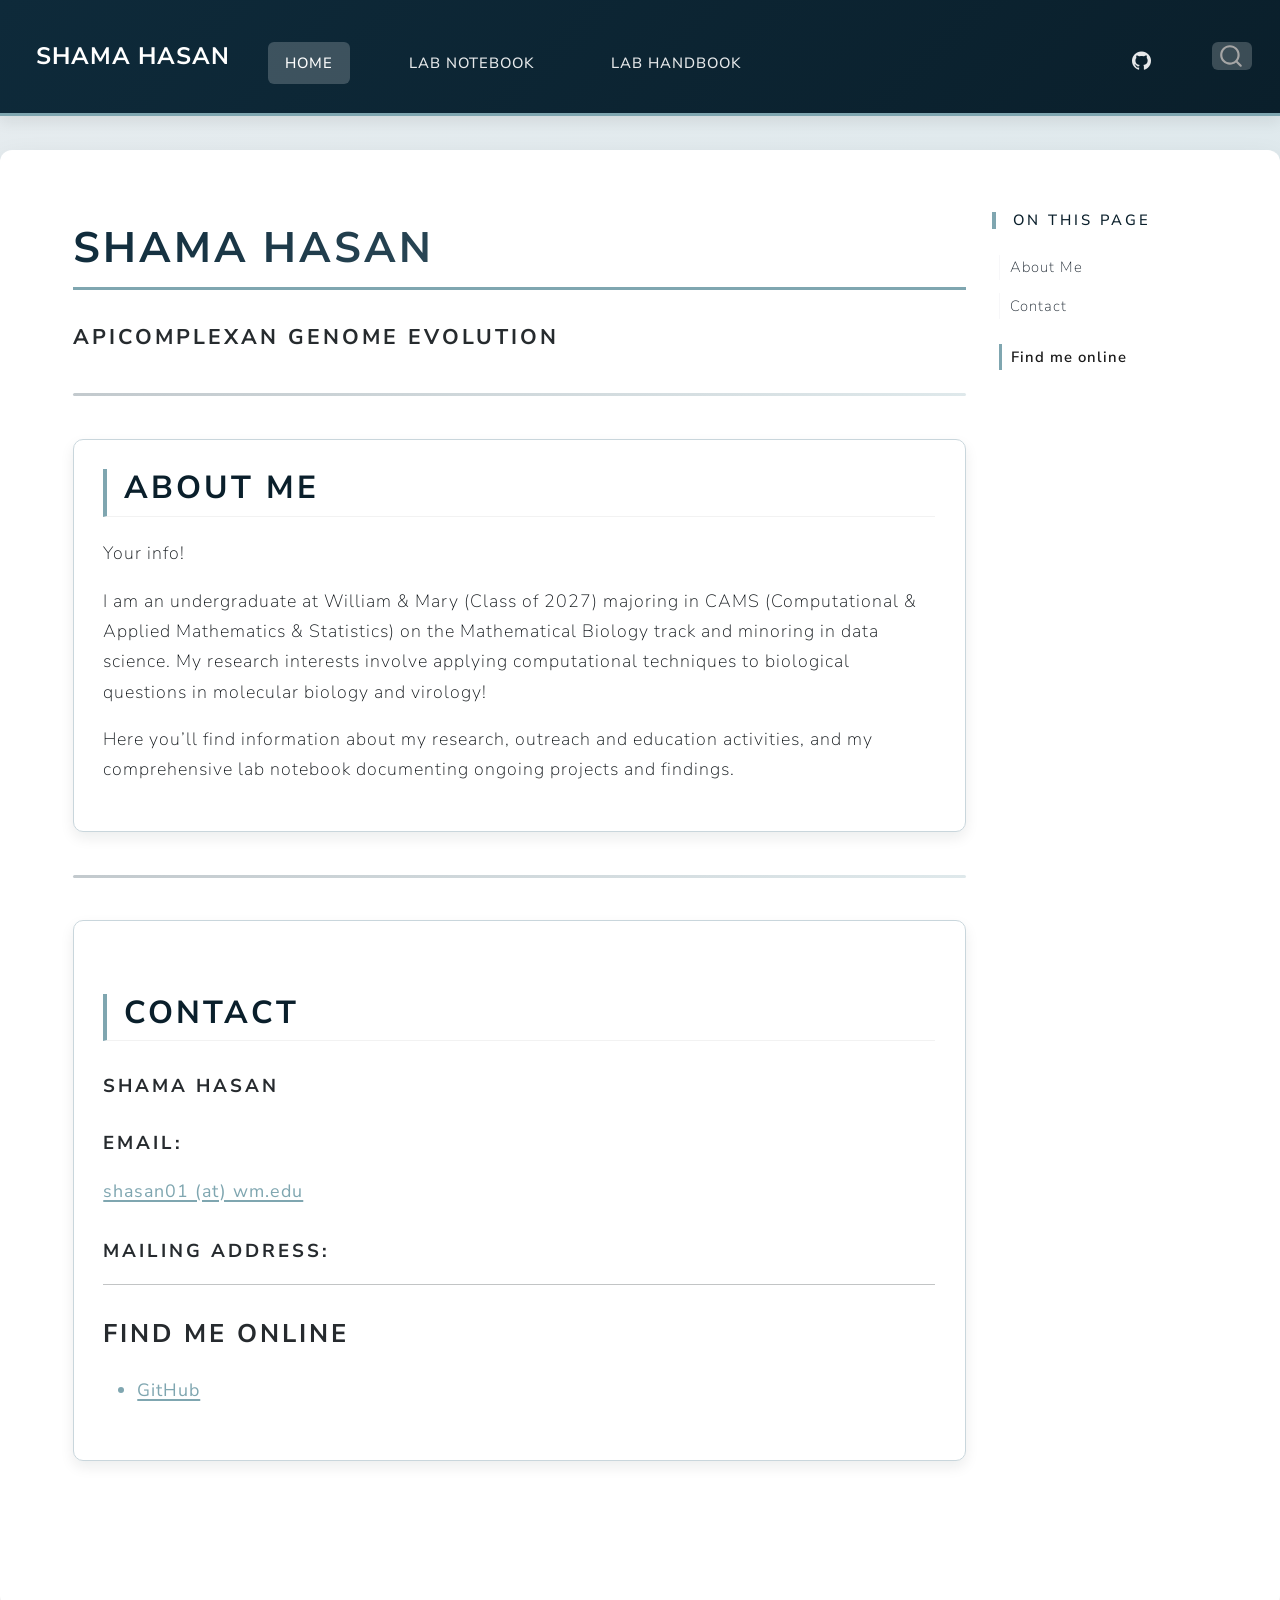
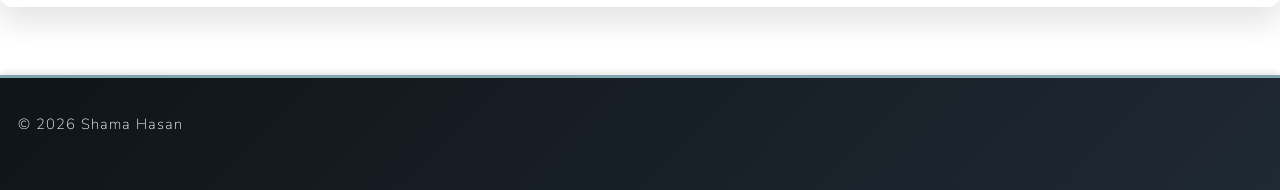
==== commit b2027c0c: "new posts + updates" ====
--- a/docs/index.html
+++ b/docs/index.html
@@ -160,8 +160,8 @@
 
 
 <div class="hero-grid">
-<section id="evolution-of-apicomplexan-parasites" class="level4 hero-text">
-<h4 class="anchored" data-anchor-id="evolution-of-apicomplexan-parasites">Evolution of Apicomplexan Parasites</h4>
+<section id="apicomplexan-genome-evolution" class="level4 hero-text">
+<h4 class="anchored" data-anchor-id="apicomplexan-genome-evolution">Apicomplexan Genome Evolution</h4>
 </section>
 <!-- 
 ::: {.hero-image}
@@ -174,6 +174,7 @@
 <section id="about-me" class="level2 content-card">
 <h2 class="anchored" data-anchor-id="about-me">About Me</h2>
 <p>Your info!</p>
+<p>I am an undergraduate at William &amp; Mary (Class of 2027) majoring in CAMS (Computational &amp; Applied Mathematics &amp; Statistics) on the Mathematical Biology track and minoring in data science. My research interests involve applying computational techniques to biological questions in molecular biology and virology!</p>
 <p>Here you’ll find information about my research, outreach and education activities, and my comprehensive lab notebook documenting ongoing projects and findings.</p>
 </section>
 <hr class="section-divider">
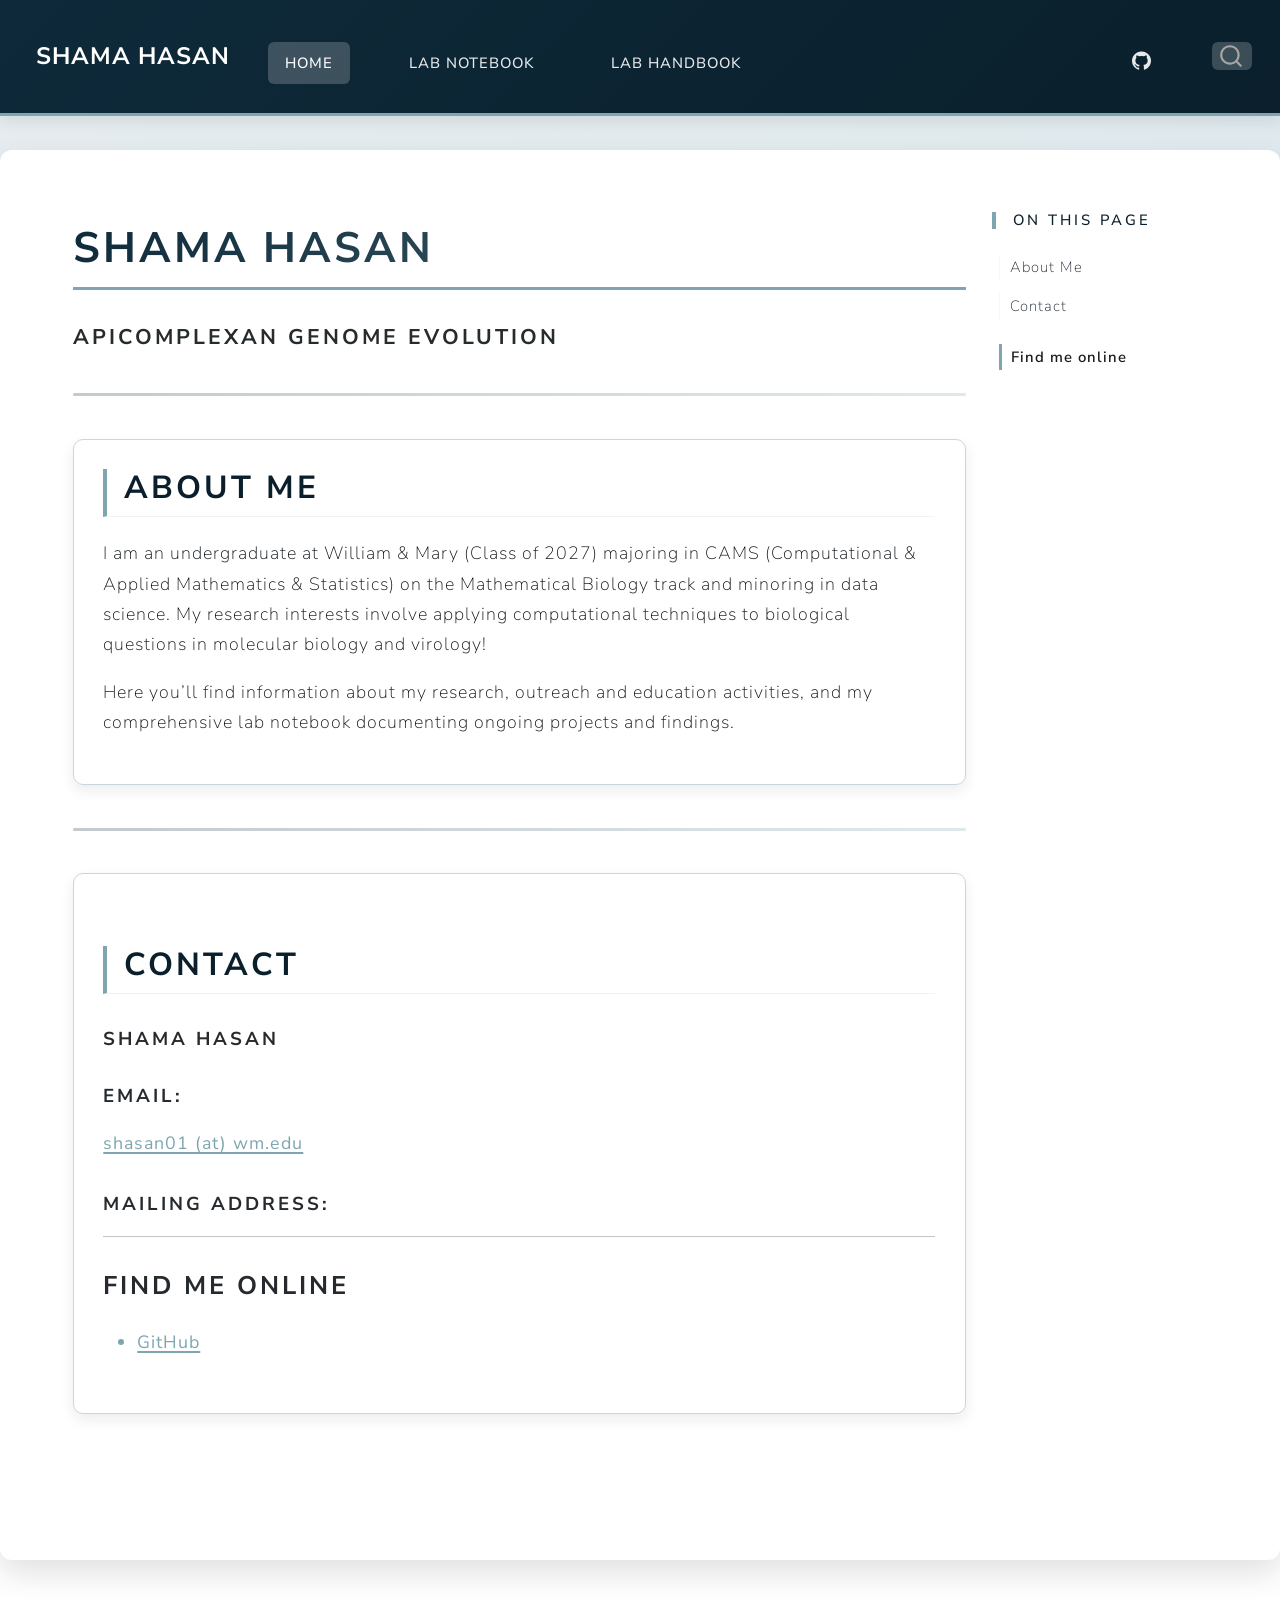
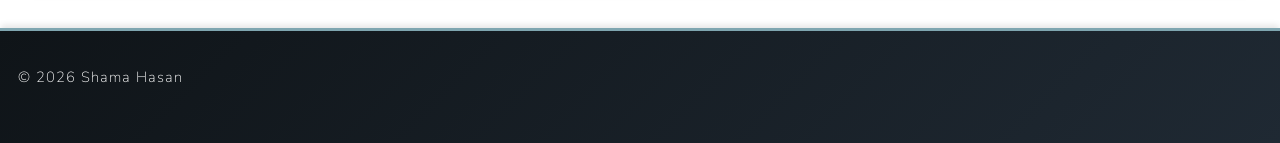
==== commit 55a635c9: "updates" ====
--- a/docs/index.html
+++ b/docs/index.html
@@ -173,7 +173,6 @@
 <hr class="section-divider">
 <section id="about-me" class="level2 content-card">
 <h2 class="anchored" data-anchor-id="about-me">About Me</h2>
-<p>Your info!</p>
 <p>I am an undergraduate at William &amp; Mary (Class of 2027) majoring in CAMS (Computational &amp; Applied Mathematics &amp; Statistics) on the Mathematical Biology track and minoring in data science. My research interests involve applying computational techniques to biological questions in molecular biology and virology!</p>
 <p>Here you’ll find information about my research, outreach and education activities, and my comprehensive lab notebook documenting ongoing projects and findings.</p>
 </section>
